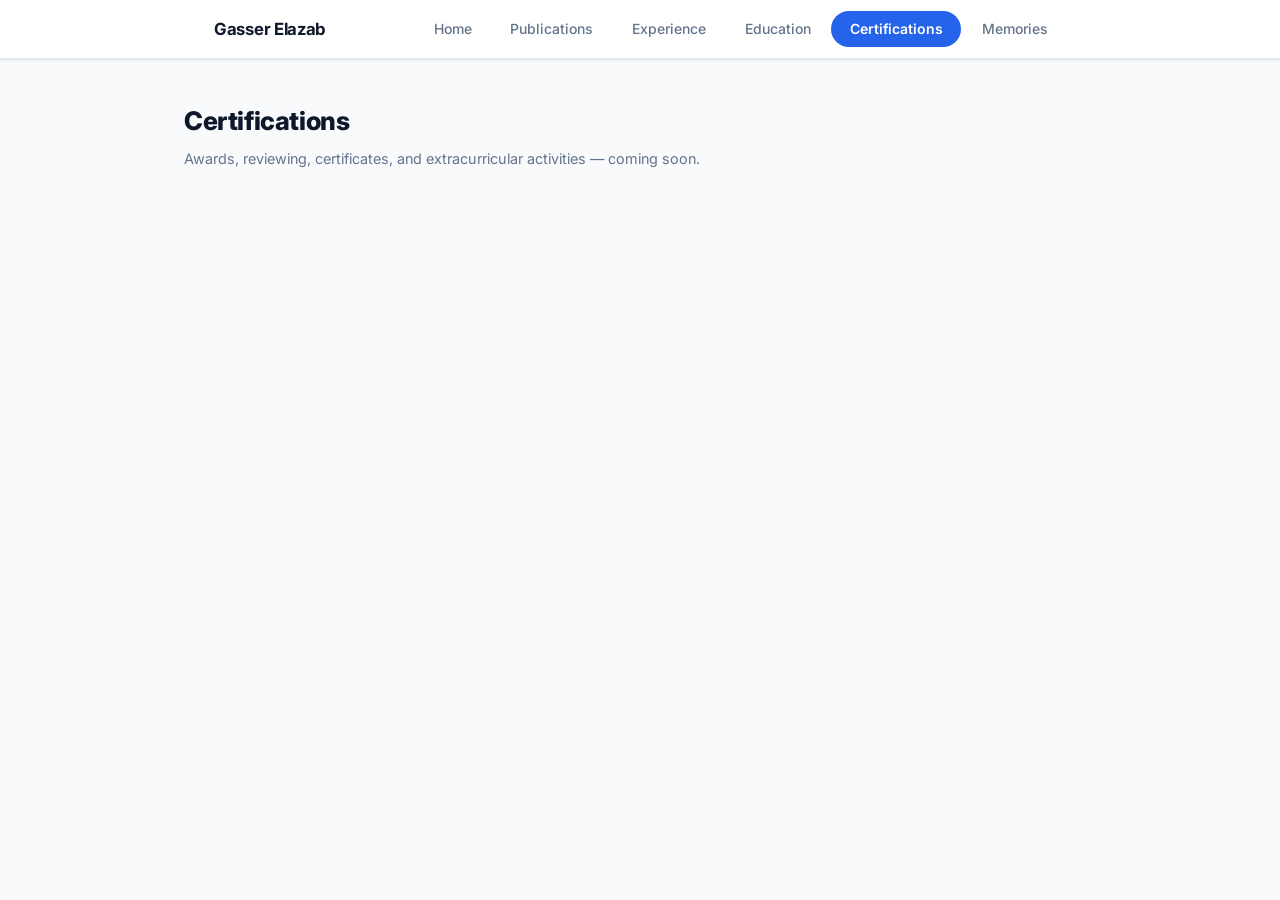
==== certifications.html @ 1ee95a58 "changing each page to be a separate .html" ====
<!DOCTYPE html>
<html lang="en">
<head>
    <meta charset="UTF-8">
    <meta name="viewport" content="width=device-width, initial-scale=1.0">
    <title>Certifications – Gasser Elazab</title>
    <link rel="stylesheet" href="style.css">
    <link rel="preconnect" href="https://fonts.googleapis.com">
    <link rel="preconnect" href="https://fonts.gstatic.com" crossorigin>
    <link href="https://fonts.googleapis.com/css2?family=Inter:ital,wght@0,300;0,400;0,500;0,600;0,700;0,800;1,400&display=swap" rel="stylesheet">
</head>
<body>

<!-- ══════════════════════  NAVBAR  ══════════════════════ -->
<nav class="top-nav">
    <div class="nav-inner">
        <span class="nav-brand">Gasser Elazab</span>
        <ul class="nav-list">
            <li><a href="index.html"           class="nav-tab">Home</a></li>
            <li><a href="publications.html"    class="nav-tab">Publications</a></li>
            <li><a href="experience.html"      class="nav-tab">Experience</a></li>
            <li><a href="education.html"       class="nav-tab">Education</a></li>
            <li><a href="certifications.html"  class="nav-tab active">Certifications</a></li>
            <li><a href="memories.html"        class="nav-tab">Memories</a></li>
        </ul>
    </div>
</nav>

<!-- ══════════════════════  CERTIFICATIONS  ══════════════════════ -->
<section id="certifications" class="page">
    <h2 class="page-title">Certifications</h2>
    <p class="page-sub">Awards, reviewing, certificates, and extracurricular activities — coming soon.</p>
</section>

</body>
</html>
---- style.css ----
/* ═══════════════════════════════════════════════════════════════
   VARIABLES
═══════════════════════════════════════════════════════════════ */
:root {
    --primary:      #2563eb;
    --primary-dark: #1d4ed8;
    --bg:           #f8fafc;
    --surface:      #ffffff;
    --border:       #e2e8f0;
    --text:         #0f172a;
    --text-muted:   #64748b;
    --shadow-sm:    0 1px 3px rgba(0,0,0,0.07), 0 1px 2px rgba(0,0,0,0.06);
    --shadow-md:    0 4px 16px rgba(0,0,0,0.08), 0 2px 6px rgba(0,0,0,0.05);
    --radius:       16px;
    --radius-sm:    8px;
    --nav-h:        58px;
}

/* ═══════════════════════════════════════════════════════════════
   RESET & BASE
═══════════════════════════════════════════════════════════════ */
*, *::before, *::after { box-sizing: border-box; margin: 0; padding: 0; }
html                   { scroll-behavior: smooth; }

body {
    font-family: 'Inter', 'Segoe UI', system-ui, sans-serif;
    background: var(--bg);
    color: var(--text);
    line-height: 1.65;
    min-height: 100vh;
}

img  { max-width: 100%; height: auto; display: block; }
a    { color: var(--primary); text-decoration: none; }
a:hover { text-decoration: underline; }

/* ═══════════════════════════════════════════════════════════════
   PAGES
═══════════════════════════════════════════════════════════════ */
.page { max-width: 860px; margin: 0 auto; padding: 2rem 1.25rem 2rem; }

/* ═══════════════════════════════════════════════════════════════
   TOP NAV
═══════════════════════════════════════════════════════════════ */
.top-nav {
    position: sticky;
    top: 0;
    z-index: 200;
    background: rgba(255,255,255,0.97);
    backdrop-filter: blur(10px);
    -webkit-backdrop-filter: blur(10px);
    border-bottom: 1px solid var(--border);
    box-shadow: var(--shadow-sm);
}

.nav-inner {
    max-width: 900px;
    margin: 0 auto;
    height: var(--nav-h);
    display: flex;
    align-items: center;
    justify-content: space-between;
    padding: 0 1.5rem;
    gap: 1rem;
}

.nav-brand {
    font-weight: 800;
    font-size: 0.97rem;
    color: var(--text);
    letter-spacing: -0.2px;
    flex-shrink: 0;
}

.nav-list {
    display: flex;
    align-items: center;
    gap: 2px;
    list-style: none;
}

.nav-tab {
    display: inline-block;
    background: none;
    border: none;
    cursor: pointer;
    font-family: inherit;
    font-size: 0.84rem;
    font-weight: 500;
    color: var(--text-muted);
    padding: 0.38rem 0.9rem;
    border-radius: 99px;
    transition: background 0.15s, color 0.15s;
    white-space: nowrap;
    text-decoration: none;
}
.nav-tab:hover  { background: var(--bg); color: var(--text); text-decoration: none; }
.nav-tab.active { background: var(--primary); color: #fff; font-weight: 600; }

/* ═══════════════════════════════════════════════════════════════
   PAGE TITLE
═══════════════════════════════════════════════════════════════ */
.page-title { font-size: 1.6rem; font-weight: 800; letter-spacing: -0.4px; margin-bottom: 0.3rem; }
.page-sub   { color: var(--text-muted); font-size: 0.9rem; }

/* ═══════════════════════════════════════════════════════════════
   PROFILE STRIP
═══════════════════════════════════════════════════════════════ */
.profile-strip {
    display: flex;
    align-items: flex-start;
    gap: 1.5rem;
    padding: 1.75rem 0 2rem;
    border-bottom: 1px solid var(--border);
    margin-bottom: 2.25rem;
}

.profile-photo {
    width: 88px;
    height: 88px;
    border-radius: 50%;
    object-fit: cover;
    flex-shrink: 0;
    border: 3px solid var(--primary);
    box-shadow: var(--shadow-md);
}

.profile-name {
    font-size: 1.45rem;
    font-weight: 800;
    letter-spacing: -0.5px;
    line-height: 1.2;
    margin-bottom: 0.15rem;
}

.profile-role {
    font-size: 0.82rem;
    color: var(--text-muted);
    margin-bottom: 0.6rem;
    font-weight: 500;
}

.profile-bio {
    font-size: 0.875rem;
    color: #374151;
    line-height: 1.7;
    margin-bottom: 0.9rem;
    max-width: 580px;
}

.profile-links {
    display: flex;
    flex-wrap: wrap;
    gap: 0.4rem;
}

.plink {
    display: inline-block;
    padding: 0.3rem 0.95rem;
    border-radius: 99px;
    font-size: 0.78rem;
    font-weight: 600;
    background: var(--primary);
    color: #fff !important;
    text-decoration: none !important;
    border: 1.5px solid var(--primary);
    transition: background 0.15s, border-color 0.15s;
}
.plink:hover             { background: var(--primary-dark); border-color: var(--primary-dark); }
.plink-outline           { background: transparent; color: var(--primary) !important; }
.plink-outline:hover     { background: #eff6ff; }

/* ═══════════════════════════════════════════════════════════════
   HOME SECTION HEADING
═══════════════════════════════════════════════════════════════ */
.home-section        { margin-top: 0.5rem; }
.home-section-title  {
    font-size: 1rem;
    font-weight: 700;
    letter-spacing: 0.5px;
    text-transform: uppercase;
    color: var(--text-muted);
    margin-bottom: 1.25rem;
}

/* ═══════════════════════════════════════════════════════════════
   PAPER CARDS
═══════════════════════════════════════════════════════════════ */
.paper-card {
    background: var(--surface);
    border-radius: var(--radius);
    border: 1px solid var(--border);
    box-shadow: var(--shadow-sm);
    display: flex;
    overflow: hidden;
    margin-bottom: 1.25rem;
    transition: box-shadow 0.18s, transform 0.15s;
}
.paper-card:hover { box-shadow: var(--shadow-md); transform: translateY(-2px); }

.paper-img-wrap {
    position: relative;
    flex-shrink: 0;
    width: 200px;
    background: #f1f5f9;
    display: flex;
    align-items: center;
    justify-content: center;
    overflow: hidden;
}
.paper-img-wrap img {
    width: 200px;
    height: 100%;
    max-height: 180px;
    object-fit: cover;
}

.venue-badge {
    position: absolute;
    top: 8px;
    left: 8px;
    padding: 0.15rem 0.5rem;
    border-radius: 5px;
    font-size: 0.67rem;
    font-weight: 800;
    color: #fff;
    letter-spacing: 0.8px;
    text-transform: uppercase;
}
.venue-cvpr { background: #dc2626; }
.venue-wacv { background: #ea580c; }
.venue-3dv  { background: #2563eb; }
.venue-iccv { background: #16a34a; }
.venue-eccv { background: #9333ea; }

.paper-content {
    padding: 1.2rem 1.4rem;
    flex: 1;
    display: flex;
    flex-direction: column;
    gap: 0.3rem;
    min-width: 0;
}
.paper-title       { font-size: 0.95rem; font-weight: 700; color: var(--text); line-height: 1.45; }
.paper-authors     { font-size: 0.78rem; color: var(--text-muted); }
.paper-venue-full  { font-size: 0.78rem; color: var(--text-muted); font-style: italic; }
.paper-abstract    { font-size: 0.83rem; color: #374151; flex: 1; line-height: 1.6; }

.paper-links { display: flex; flex-wrap: wrap; gap: 0.4rem; margin-top: 0.5rem; }
.pill-link {
    display: inline-block;
    padding: 0.2rem 0.7rem;
    border-radius: 99px;
    font-size: 0.75rem;
    font-weight: 600;
    background: #eff6ff;
    color: var(--primary) !important;
    border: 1px solid #bfdbfe;
    text-decoration: none !important;
    transition: background 0.15s;
}
.pill-link:hover { background: #dbeafe; }

/* ═══════════════════════════════════════════════════════════════
   TIMELINE (CV & Education)
═══════════════════════════════════════════════════════════════ */
.page-header      { margin-bottom: 2rem; }

.timeline {
    position: relative;
    padding-left: 2rem;
}
.timeline::before {
    content: '';
    position: absolute;
    left: 9px;
    top: 8px;
    bottom: 8px;
    width: 2px;
    background: var(--border);
    border-radius: 2px;
}

.tl-item {
    position: relative;
    margin-bottom: 2rem;
}
.tl-item:last-child { margin-bottom: 0; }

/* dot */
.tl-marker {
    position: absolute;
    left: -2rem;
    top: 7px;
    width: 14px;
    height: 14px;
    border-radius: 50%;
    background: var(--primary);
    border: 2.5px solid var(--bg);
    box-shadow: 0 0 0 2px var(--primary);
    z-index: 1;
}
.tl-marker-edu { background: #16a34a; box-shadow: 0 0 0 2px #16a34a; }

.tl-content {
    background: var(--surface);
    border: 1px solid var(--border);
    border-radius: var(--radius);
    padding: 1.2rem 1.4rem;
    box-shadow: var(--shadow-sm);
    transition: box-shadow 0.18s;
}
.tl-content:hover { box-shadow: var(--shadow-md); }

.tl-header {
    display: flex;
    justify-content: space-between;
    align-items: flex-start;
    gap: 1rem;
    margin-bottom: 0.5rem;
    flex-wrap: wrap;
}

.tl-role {
    display: block;
    font-size: 1rem;
    font-weight: 700;
    color: var(--text);
    margin-bottom: 0.2rem;
}

.tl-tag {
    display: inline-block;
    font-size: 0.68rem;
    font-weight: 600;
    background: #eff6ff;
    color: var(--primary);
    border: 1px solid #bfdbfe;
    border-radius: 99px;
    padding: 0.08rem 0.5rem;
    vertical-align: middle;
    margin-left: 0.4rem;
}

.tl-org {
    display: block;
    font-size: 0.82rem;
    color: var(--primary);
    font-weight: 600;
}

.tl-period {
    font-size: 0.75rem;
    color: var(--text-muted);
    white-space: nowrap;
    flex-shrink: 0;
    padding-top: 0.1rem;
}

.tl-grade {
    display: inline-block;
    margin: 0.35rem 0 0.45rem;
    font-size: 0.78rem;
    font-weight: 700;
    color: #16a34a;
    background: #f0fdf4;
    border: 1px solid #bbf7d0;
    border-radius: 99px;
    padding: 0.12rem 0.7rem;
}

.tl-bullets {
    list-style: none;
    margin-top: 0.5rem;
    padding: 0;
    display: flex;
    flex-direction: column;
    gap: 0.4rem;
}
.tl-bullets > li {
    font-size: 0.855rem;
    color: #374151;
    line-height: 1.6;
    padding-left: 1.1rem;
    position: relative;
}
.tl-bullets > li::before {
    content: '▸';
    position: absolute;
    left: 0;
    color: var(--primary);
    font-size: 0.7rem;
    top: 0.25rem;
}
/* nested bullets */
.tl-bullets ul {
    list-style: none;
    margin-top: 0.35rem;
    padding-left: 0;
    display: flex;
    flex-direction: column;
    gap: 0.3rem;
}
.tl-bullets ul li {
    font-size: 0.84rem;
    color: #374151;
    line-height: 1.6;
    padding-left: 1.1rem;
    position: relative;
}
.tl-bullets ul li::before {
    content: '–';
    position: absolute;
    left: 0;
    color: var(--text-muted);
}

/* ═══════════════════════════════════════════════════════════════
   MEMORIES PAGE — TRIP CARDS
═══════════════════════════════════════════════════════════════ */
.trip-card {
    border-radius: var(--radius);
    overflow: hidden;
    background: var(--surface);
    box-shadow: var(--shadow-sm);
    border: 1px solid var(--border);
    margin-bottom: 1.5rem;
    transition: box-shadow 0.18s;
}
.trip-card:hover { box-shadow: var(--shadow-md); }

/* Cover image / gradient */
.trip-cover {
    position: relative;
    height: 230px;
    overflow: hidden;
}

.trip-cover-img {
    width: 100%;
    height: 100%;
    object-fit: cover;
    display: block;
}

.trip-cover-placeholder {
    width: 100%;
    height: 100%;
}

.trip-cover-overlay {
    position: absolute;
    inset: 0;
    background: linear-gradient(to top, rgba(0,0,0,0.72) 0%, rgba(0,0,0,0.1) 55%, transparent 100%);
    display: flex;
    align-items: flex-end;
    justify-content: space-between;
    padding: 1.2rem 1.4rem;
}

.trip-cover-text { display: flex; flex-direction: column; gap: 2px; }

.trip-subtitle {
    font-size: 0.72rem;
    font-weight: 600;
    color: rgba(255,255,255,0.75);
    letter-spacing: 0.8px;
    text-transform: uppercase;
}

.trip-title {
    font-size: 1.45rem;
    font-weight: 800;
    color: #fff;
    letter-spacing: -0.3px;
    line-height: 1.2;
}

.trip-photo-count {
    font-size: 0.72rem;
    color: rgba(255,255,255,0.8);
    background: rgba(0,0,0,0.35);
    padding: 0.2rem 0.6rem;
    border-radius: 99px;
    align-self: flex-end;
    flex-shrink: 0;
}

/* Preview strip */
.trip-preview-strip {
    display: flex;
    gap: 3px;
    padding: 3px;
    background: var(--bg);
}

.strip-thumb {
    flex: 1;
    aspect-ratio: 1;
    object-fit: cover;
    cursor: pointer;
    transition: opacity 0.15s;
    min-width: 0;
}
.strip-thumb:hover { opacity: 0.82; }

.strip-more-btn {
    flex: 1;
    min-width: 0;
    aspect-ratio: 1;
    display: flex;
    flex-direction: column;
    align-items: center;
    justify-content: center;
    background: #1e293b;
    color: #fff;
    border: none;
    cursor: pointer;
    font-family: inherit;
    font-size: 1.15rem;
    font-weight: 800;
    line-height: 1.2;
    transition: background 0.15s;
}
.strip-more-btn span { font-size: 0.7rem; font-weight: 500; opacity: 0.75; }
.strip-more-btn:hover { background: #334155; }

/* Expanded full grid */
.trip-full-grid {
    display: grid;
    grid-template-columns: repeat(4, 1fr);
    gap: 3px;
    padding: 0 3px 3px;
    background: var(--bg);
}
.trip-full-grid.hidden { display: none; }

.grid-thumb {
    width: 100%;
    aspect-ratio: 1;
    object-fit: cover;
    cursor: pointer;
    transition: opacity 0.15s;
}
.grid-thumb:hover { opacity: 0.82; }

.collapse-btn {
    grid-column: 1 / -1;
    padding: 0.65rem;
    background: none;
    border: none;
    border-top: 1px solid var(--border);
    color: var(--primary);
    font-size: 0.82rem;
    font-weight: 600;
    cursor: pointer;
    font-family: inherit;
    transition: background 0.15s;
}
.collapse-btn:hover { background: #f1f5f9; }

/* ═══════════════════════════════════════════════════════════════
   LIGHTBOX
═══════════════════════════════════════════════════════════════ */
.lightbox-overlay {
    position: fixed;
    inset: 0;
    background: rgba(0,0,0,0.9);
    z-index: 900;
}
.lightbox-overlay.hidden { display: none; }

.lightbox {
    position: fixed;
    inset: 0;
    z-index: 901;
    display: flex;
    flex-direction: column;
    align-items: center;
    justify-content: center;
    gap: 0.6rem;
    pointer-events: none;
}
.lightbox.hidden { display: none; }
.lightbox > * { pointer-events: auto; }

.lightbox img {
    max-width: 88vw;
    max-height: 80vh;
    object-fit: contain;
    border-radius: 6px;
}

#lightbox-caption {
    color: rgba(255,255,255,0.65);
    font-size: 0.8rem;
    text-align: center;
}

.lightbox-close {
    position: fixed;
    top: 1rem; right: 1rem;
    width: 36px; height: 36px;
    border-radius: 50%;
    border: none;
    background: rgba(255,255,255,0.15);
    color: #fff;
    font-size: 0.9rem;
    cursor: pointer;
    display: flex; align-items: center; justify-content: center;
}
.lightbox-close:hover { background: rgba(255,255,255,0.28); }

.lightbox-nav {
    position: fixed;
    top: 50%; transform: translateY(-50%);
    width: 44px; height: 44px;
    border-radius: 50%;
    border: none;
    background: rgba(255,255,255,0.15);
    color: #fff;
    font-size: 1.1rem;
    cursor: pointer;
    display: flex; align-items: center; justify-content: center;
    transition: background 0.15s;
}
.lightbox-nav:hover { background: rgba(255,255,255,0.28); }
.lightbox-nav.prev  { left: 1rem; }
.lightbox-nav.next  { right: 1rem; }

/* ═══════════════════════════════════════════════════════════════
   RESPONSIVE
═══════════════════════════════════════════════════════════════ */
@media (max-width: 640px) {
    .profile-strip   { gap: 1rem; }
    .profile-photo   { width: 72px; height: 72px; }
    .profile-name    { font-size: 1.2rem; }
    .paper-card      { flex-direction: column; }
    .paper-img-wrap  { width: 100%; }
    .paper-img-wrap img { width: 100%; max-height: 160px; }
    .trip-cover      { height: 180px; }
    .trip-title      { font-size: 1.2rem; }
    .trip-full-grid  { grid-template-columns: repeat(3, 1fr); }
}


/* ═══════════════════════════════════════════════════════════════
   RESET & BASE
═══════════════════════════════════════════════════════════════ */
*, *::before, *::after { box-sizing: border-box; margin: 0; padding: 0; }
html { scroll-behavior: smooth; }

body {
    font-family: 'Inter', 'Segoe UI', system-ui, sans-serif;
    background: var(--bg);
    color: var(--text);
    line-height: 1.7;
    min-height: 100vh;
}

img { max-width: 100%; height: auto; display: block; }
a   { color: var(--primary); }
a:hover { text-decoration: underline; }

/* ═══════════════════════════════════════════════════════════════
   NAVBAR
═══════════════════════════════════════════════════════════════ */
.navbar {
    position: sticky;
    top: 0;
    z-index: 200;
    display: flex;
    align-items: center;
    justify-content: space-between;
    height: 62px;
    padding: 0 2rem;
    background: var(--surface);
    border-bottom: 1px solid var(--border);
    box-shadow: var(--shadow-sm);
}

.nav-brand {
    font-weight: 700;
    font-size: 1.05rem;
    color: var(--text);
    letter-spacing: -0.3px;
}

.nav-links { display: flex; list-style: none; gap: 4px; }

.nav-tab {
    display: inline-block;
    padding: 0.4rem 1.15rem;
    border-radius: 99px;
    font-size: 0.875rem;
    font-weight: 500;
    color: var(--text-muted);
    text-decoration: none !important;
    transition: background 0.18s, color 0.18s;
}

.nav-tab:hover          { background: var(--bg); color: var(--text); }
.nav-tab.active         { background: var(--primary); color: #fff !important; }

/* ═══════════════════════════════════════════════════════════════
   PAGE SECTIONS
═══════════════════════════════════════════════════════════════ */
.page {
    max-width: 960px;
    margin: 0 auto;
    padding: 2.5rem 1.5rem 4rem;
}
.page.hidden { display: none; }

/* ═══════════════════════════════════════════════════════════════
   SHARED SECTION HEADINGS
═══════════════════════════════════════════════════════════════ */
.section-title {
    font-size: 1.75rem;
    font-weight: 800;
    letter-spacing: -0.4px;
    margin-bottom: 0.3rem;
}

.section-subtitle {
    color: var(--text-muted);
    font-size: 0.95rem;
    margin-bottom: 2rem;
}

.section-heading {
    font-size: 1.1rem;
    font-weight: 700;
    color: var(--primary);
    border-left: 4px solid var(--primary);
    padding-left: 0.7rem;
    margin-bottom: 1rem;
}

/* ═══════════════════════════════════════════════════════════════
   CARD BASE
═══════════════════════════════════════════════════════════════ */
.card {
    background: var(--surface);
    border-radius: var(--radius);
    border: 1px solid var(--border);
    box-shadow: var(--shadow-sm);
    padding: 2rem 2.5rem;
}

/* ═══════════════════════════════════════════════════════════════
   HERO / PROFILE
═══════════════════════════════════════════════════════════════ */
.hero {
    display: flex;
    align-items: center;
    gap: 2.5rem;
    margin-bottom: 1.5rem;
    box-shadow: var(--shadow-md);
}

.hero-photo img {
    width: 140px;
    height: 140px;
    border-radius: 50%;
    object-fit: cover;
    border: 4px solid var(--primary);
    box-shadow: var(--shadow-md);
    flex-shrink: 0;
}

.hero-content h1 {
    font-size: 2rem;
    font-weight: 800;
    letter-spacing: -0.6px;
    margin-bottom: 0.2rem;
}

.hero-title {
    color: var(--text-muted);
    font-size: 0.95rem;
    margin-bottom: 0.9rem;
}

.tags {
    display: flex;
    flex-wrap: wrap;
    gap: 0.4rem;
    margin-bottom: 1.1rem;
}

.tag {
    background: #eff6ff;
    color: var(--primary);
    border: 1px solid #bfdbfe;
    border-radius: 99px;
    padding: 0.22rem 0.8rem;
    font-size: 0.78rem;
    font-weight: 500;
}

.social-links { display: flex; flex-wrap: wrap; gap: 0.5rem; }

/* ═══════════════════════════════════════════════════════════════
   BUTTONS
═══════════════════════════════════════════════════════════════ */
.btn {
    display: inline-block;
    padding: 0.42rem 1.1rem;
    border-radius: var(--radius-sm);
    font-size: 0.84rem;
    font-weight: 600;
    background: var(--primary);
    color: #fff !important;
    text-decoration: none !important;
    transition: background 0.18s, transform 0.12s;
    border: 2px solid var(--primary);
}
.btn:hover      { background: var(--primary-dark); border-color: var(--primary-dark); transform: translateY(-1px); }

.btn-outline    { background: transparent; color: var(--primary) !important; }
.btn-outline:hover { background: #eff6ff; }

/* ═══════════════════════════════════════════════════════════════
   BIO SECTION
═══════════════════════════════════════════════════════════════ */
.bio-section p              { margin-bottom: 0.8rem; color: #374151; font-size: 0.97rem; }
.bio-section p:last-child   { margin-bottom: 0; }

/* ═══════════════════════════════════════════════════════════════
   HIGHLIGHTS GRID
═══════════════════════════════════════════════════════════════ */
.highlights-grid {
    display: grid;
    grid-template-columns: repeat(4, 1fr);
    gap: 1rem;
    margin-top: 1.5rem;
}

.highlight-card {
    background: var(--surface);
    border-radius: var(--radius);
    border: 1px solid var(--border);
    padding: 1.25rem 1rem;
    display: flex;
    align-items: center;
    gap: 0.8rem;
    cursor: pointer;
    transition: box-shadow 0.18s, transform 0.15s;
    box-shadow: var(--shadow-sm);
}
.highlight-card:hover        { box-shadow: var(--shadow-md); transform: translateY(-2px); }
.highlight-icon              { font-size: 1.75rem; line-height: 1; flex-shrink: 0; }
.highlight-card strong       { font-size: 0.88rem; display: block; line-height: 1.3; }
.highlight-card p            { font-size: 0.76rem; color: var(--text-muted); margin: 0; line-height: 1.4; }

/* ═══════════════════════════════════════════════════════════════
   PAPER CARDS
═══════════════════════════════════════════════════════════════ */
.paper-card {
    background: var(--surface);
    border-radius: var(--radius);
    border: 1px solid var(--border);
    box-shadow: var(--shadow-sm);
    display: flex;
    overflow: hidden;
    margin-bottom: 1.5rem;
    transition: box-shadow 0.18s;
}
.paper-card:hover { box-shadow: var(--shadow-md); }

.paper-img-wrap {
    position: relative;
    flex-shrink: 0;
    width: 240px;
    background: #f1f5f9;
    display: flex;
    align-items: center;
    justify-content: center;
    overflow: hidden;
}

.paper-img-wrap img {
    width: 240px;
    height: 100%;
    max-height: 200px;
    object-fit: cover;
}

.venue-badge {
    position: absolute;
    top: 10px;
    left: 10px;
    padding: 0.18rem 0.55rem;
    border-radius: 5px;
    font-size: 0.7rem;
    font-weight: 800;
    color: #fff;
    letter-spacing: 0.6px;
    text-transform: uppercase;
}

.venue-cvpr { background: #dc2626; }
.venue-wacv { background: #ea580c; }
.venue-3dv  { background: #2563eb; }
.venue-iccv { background: #16a34a; }
.venue-eccv { background: #9333ea; }

.paper-content {
    padding: 1.5rem;
    flex: 1;
    display: flex;
    flex-direction: column;
    gap: 0.35rem;
    min-width: 0;
}

.paper-title       { font-size: 1rem;  font-weight: 700; color: var(--text); line-height: 1.45; }
.paper-authors     { font-size: 0.83rem; color: var(--text-muted); }
.paper-venue-full  { font-size: 0.82rem; color: var(--text-muted); }
.paper-abstract    { font-size: 0.875rem; color: #374151; flex: 1; }

.paper-links {
    display: flex;
    flex-wrap: wrap;
    gap: 0.4rem;
    margin-top: 0.4rem;
}

.pill-link {
    display: inline-flex;
    align-items: center;
    gap: 0.25rem;
    padding: 0.22rem 0.75rem;
    border-radius: 99px;
    font-size: 0.78rem;
    font-weight: 600;
    background: #f1f5f9;
    color: var(--primary) !important;
    border: 1px solid var(--border);
    text-decoration: none !important;
    transition: background 0.15s;
}
.pill-link:hover { background: #e2e8f0; }

.empty-note { color: var(--text-muted); font-style: italic; }

/* ═══════════════════════════════════════════════════════════════
   MEMORY CARDS
═══════════════════════════════════════════════════════════════ */
.memory-card {
    background: var(--surface);
    border-radius: var(--radius);
    border: 1px solid var(--border);
    box-shadow: var(--shadow-sm);
    margin-bottom: 1.25rem;
    overflow: hidden;
}

.memory-header {
    display: flex;
    justify-content: space-between;
    align-items: center;
    padding: 1.25rem 1.5rem;
    cursor: pointer;
    user-select: none;
    transition: background 0.15s;
}
.memory-header:hover { background: #f8fafc; }

.memory-title    { font-size: 1.05rem; font-weight: 700; }
.memory-subtitle { font-size: 0.83rem; color: var(--text-muted); margin-top: 0.1rem; }

.memory-meta {
    display: flex;
    align-items: center;
    gap: 0.75rem;
    flex-shrink: 0;
}

.photo-count {
    font-size: 0.75rem;
    color: var(--text-muted);
    background: var(--bg);
    padding: 0.18rem 0.6rem;
    border-radius: 99px;
    border: 1px solid var(--border);
}

.expand-icon {
    font-size: 0.8rem;
    color: var(--text-muted);
    transition: transform 0.25s;
}

/* Accordion body */
.album-body {
    overflow: hidden;
    max-height: 3000px;          /* large enough for any album   */
    transition: max-height 0.35s ease;
}
.album-collapsed { max-height: 0; }

.album-grid {
    display: grid;
    padding: 0 1.25rem 1.25rem;
    gap: 6px;
}
.preview-grid { grid-template-columns: repeat(4, 1fr); }
.full-grid    { grid-template-columns: repeat(4, 1fr); }

.album-thumb {
    width: 100%;
    aspect-ratio: 1;
    object-fit: cover;
    border-radius: var(--radius-sm);
    cursor: pointer;
    transition: opacity 0.18s, transform 0.18s;
}
.album-thumb:hover { opacity: 0.85; transform: scale(1.02); }

.album-empty {
    padding: 1.75rem 1.25rem;
    color: var(--text-muted);
    font-size: 0.88rem;
}
.album-empty code {
    font-family: 'Courier New', monospace;
    background: #f1f5f9;
    padding: 0.15rem 0.4rem;
    border-radius: 4px;
    font-size: 0.82rem;
}

.extra-photos.hidden { display: none; }

.see-all-btn {
    display: block;
    width: 100%;
    padding: 0.75rem;
    background: none;
    border: none;
    border-top: 1px solid var(--border);
    color: var(--primary);
    font-size: 0.84rem;
    font-weight: 600;
    cursor: pointer;
    text-align: center;
    transition: background 0.15s;
    font-family: inherit;
}
.see-all-btn:hover { background: #f1f5f9; }

/* ═══════════════════════════════════════════════════════════════
   LIGHTBOX
═══════════════════════════════════════════════════════════════ */
.lightbox-overlay {
    position: fixed;
    inset: 0;
    background: rgba(0, 0, 0, 0.88);
    z-index: 1000;
}
.lightbox-overlay.hidden { display: none; }

.lightbox {
    position: fixed;
    top: 50%;
    left: 50%;
    transform: translate(-50%, -50%);
    z-index: 1001;
    display: flex;
    flex-direction: column;
    align-items: center;
    gap: 0.75rem;
    max-width: 90vw;
}
.lightbox.hidden { display: none; }

.lightbox img {
    max-width: 85vw;
    max-height: 78vh;
    object-fit: contain;
    border-radius: 8px;
    display: block;
}

.lightbox-close {
    position: fixed;
    top: 1.25rem;
    right: 1.25rem;
    width: 38px;
    height: 38px;
    border-radius: 50%;
    border: none;
    background: rgba(255, 255, 255, 0.15);
    color: #fff;
    font-size: 1rem;
    cursor: pointer;
    display: flex;
    align-items: center;
    justify-content: center;
    transition: background 0.15s;
}
.lightbox-close:hover  { background: rgba(255, 255, 255, 0.3); }

.lightbox-nav {
    position: fixed;
    top: 50%;
    transform: translateY(-50%);
    width: 46px;
    height: 46px;
    border-radius: 50%;
    border: none;
    background: rgba(255, 255, 255, 0.15);
    color: #fff;
    font-size: 1.3rem;
    cursor: pointer;
    display: flex;
    align-items: center;
    justify-content: center;
    transition: background 0.15s;
}
.lightbox-nav:hover { background: rgba(255, 255, 255, 0.3); }
.lightbox-nav.prev  { left: 1.25rem; }
.lightbox-nav.next  { right: 1.25rem; }

#lightbox-caption {
    color: rgba(255, 255, 255, 0.75);
    font-size: 0.83rem;
    text-align: center;
}

/* ═══════════════════════════════════════════════════════════════
   RESPONSIVE
═══════════════════════════════════════════════════════════════ */
@media (max-width: 760px) {
    .hero          { flex-direction: column; text-align: center; padding: 1.5rem; gap: 1.5rem; }
    .tags,
    .social-links  { justify-content: center; }
    .highlights-grid { grid-template-columns: 1fr 1fr; }
    .paper-card    { flex-direction: column; }
    .paper-img-wrap { width: 100%; }
    .paper-img-wrap img { width: 100%; max-height: 200px; }
    .preview-grid,
    .full-grid     { grid-template-columns: repeat(3, 1fr); }
}

@media (max-width: 480px) {
    .navbar        { padding: 0 1rem; }
    .page          { padding: 1.5rem 1rem 3rem; }
    .hero-content h1 { font-size: 1.5rem; }
    .highlights-grid { grid-template-columns: 1fr 1fr; }
    .preview-grid,
    .full-grid     { grid-template-columns: repeat(2, 1fr); }
}
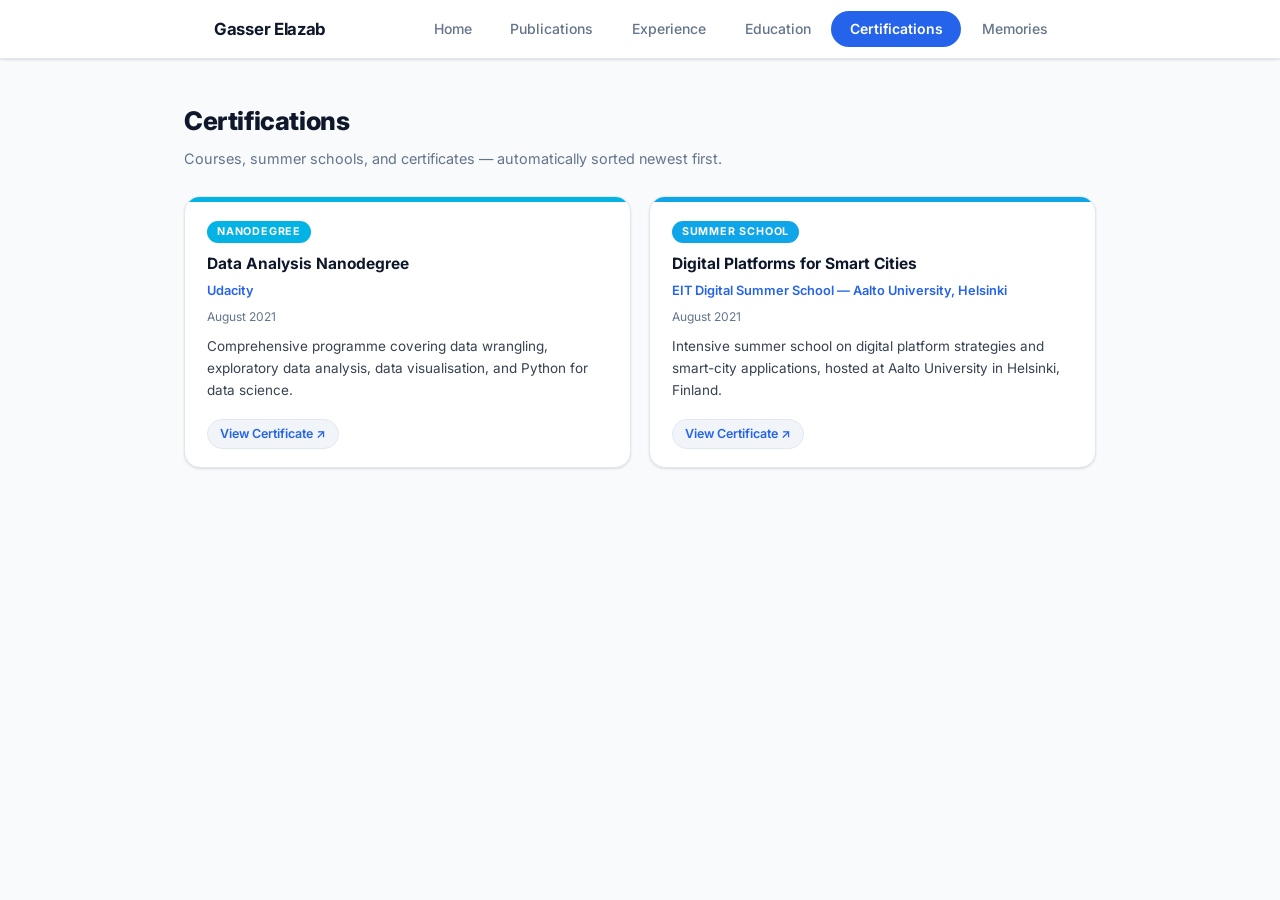
==== commit 00fb902f: "Add example cers" ====
--- a/certifications.html
+++ b/certifications.html
@@ -29,8 +29,85 @@
 <!-- ══════════════════════  CERTIFICATIONS  ══════════════════════ -->
 <section id="certifications" class="page">
     <h2 class="page-title">Certifications</h2>
-    <p class="page-sub">Awards, reviewing, certificates, and extracurricular activities — coming soon.</p>
+    <p class="page-sub">Courses, summer schools, and certificates — automatically sorted newest first.</p>
+    <div id="certs-container" class="cert-grid"></div>
 </section>
 
+<script>
+// ════════════════════════════════════════════════════════════
+//  CERTIFICATIONS DATA
+//  Add new entries anywhere — they are auto-sorted newest first.
+//  Fields:
+//    id          – unique slug
+//    title       – certificate / programme title
+//    issuer      – issuing organisation
+//    date        – human-readable date shown on the card
+//    year, month – used for auto-sort (month 1–12)
+//    category    – label shown as a pill (e.g. "Nanodegree", "Summer School")
+//    color       – hex color for the accent bar and category pill
+//    description – short description (optional, can be "")
+//    pdf         – path to PDF, or "" if not available yet
+// ════════════════════════════════════════════════════════════
+const certsData = [
+    {
+        id: "udacity-data-analysis-2021",
+        title: "Data Analysis Nanodegree",
+        issuer: "Udacity",
+        date: "August 2021",
+        year: 2021,
+        month: 8,
+        category: "Nanodegree",
+        color: "#02b3e4",
+        description: "Comprehensive programme covering data wrangling, exploratory data analysis, data visualisation, and Python for data science.",
+        pdf: "docs/certifications/DataAnalysis_nanodegree.pdf"
+    },
+    {
+        id: "eit-summer-school-helsinki-2021",
+        title: "Digital Platforms for Smart Cities",
+        issuer: "EIT Digital Summer School — Aalto University, Helsinki",
+        date: "August 2021",
+        year: 2021,
+        month: 8,
+        category: "Summer School",
+        color: "#0ea5e9",
+        description: "Intensive summer school on digital platform strategies and smart-city applications, hosted at Aalto University in Helsinki, Finland.",
+        pdf: "docs/certifications/EIT_SummerSchool_Helsinki_2021.pdf"
+    },
+    // ── Add new certifications above this line ──────────────────
+    // { id, title, issuer, date, year, month, category, color, description, pdf }
+];
+
+function renderCerts() {
+    // Sort newest first (year desc, then month desc)
+    const sorted = [...certsData].sort((a, b) =>
+        b.year !== a.year ? b.year - a.year : b.month - a.month
+    );
+
+    const container = document.getElementById('certs-container');
+    if (!sorted.length) {
+        container.innerHTML = '<p class="empty-note">No certifications added yet.</p>';
+        return;
+    }
+
+    container.innerHTML = sorted.map(c => `
+        <div class="cert-card">
+            <div class="cert-card-bar" style="background:${c.color}"></div>
+            <div class="cert-card-body">
+                <span class="cert-category" style="background:${c.color}">${c.category}</span>
+                <h3 class="cert-title">${c.title}</h3>
+                <span class="cert-issuer">${c.issuer}</span>
+                <span class="cert-date">${c.date}</span>
+                ${c.description ? `<p class="cert-desc">${c.description}</p>` : ''}
+            </div>
+            ${c.pdf ? `
+            <div class="cert-footer">
+                <a href="${c.pdf}" target="_blank" rel="noopener" class="pill-link">View Certificate ↗</a>
+            </div>` : ''}
+        </div>
+    `).join('');
+}
+
+renderCerts();
+</script>
 </body>
 </html>
--- a/style.css
+++ b/style.css
@@ -1153,3 +1153,90 @@
     .preview-grid,
     .full-grid     { grid-template-columns: repeat(2, 1fr); }
 }
+
+/* ═══════════════════════════════════════════════════════════════
+   CERTIFICATION CARDS
+═══════════════════════════════════════════════════════════════ */
+.cert-grid {
+    display: grid;
+    grid-template-columns: repeat(auto-fill, minmax(300px, 1fr));
+    gap: 1.1rem;
+    margin-top: 1.5rem;
+}
+
+.cert-card {
+    background: var(--surface);
+    border: 1px solid var(--border);
+    border-radius: var(--radius);
+    box-shadow: var(--shadow-sm);
+    overflow: hidden;
+    display: flex;
+    flex-direction: column;
+    transition: box-shadow 0.18s, transform 0.15s;
+}
+.cert-card:hover { box-shadow: var(--shadow-md); transform: translateY(-2px); }
+
+/* Coloured accent bar at the top of every card */
+.cert-card-bar {
+    height: 5px;
+    background: var(--primary);
+    flex-shrink: 0;
+}
+
+.cert-card-body {
+    padding: 1.2rem 1.4rem 1.1rem;
+    display: flex;
+    flex-direction: column;
+    gap: 0.35rem;
+    flex: 1;
+}
+
+.cert-category {
+    display: inline-block;
+    font-size: 0.67rem;
+    font-weight: 700;
+    letter-spacing: 0.8px;
+    text-transform: uppercase;
+    color: #fff;
+    border-radius: 99px;
+    padding: 0.12rem 0.6rem;
+    margin-bottom: 0.25rem;
+    width: fit-content;
+}
+
+.cert-title {
+    font-size: 0.97rem;
+    font-weight: 700;
+    color: var(--text);
+    line-height: 1.4;
+    margin: 0;
+}
+
+.cert-issuer {
+    font-size: 0.8rem;
+    font-weight: 600;
+    color: var(--primary);
+    display: block;
+}
+
+.cert-date {
+    font-size: 0.75rem;
+    color: var(--text-muted);
+    display: block;
+}
+
+.cert-desc {
+    font-size: 0.845rem;
+    color: #374151;
+    line-height: 1.6;
+    flex: 1;
+    margin-top: 0.2rem;
+}
+
+.cert-footer {
+    padding: 0 1.4rem 1.1rem;
+}
+
+@media (max-width: 540px) {
+    .cert-grid { grid-template-columns: 1fr; }
+}
